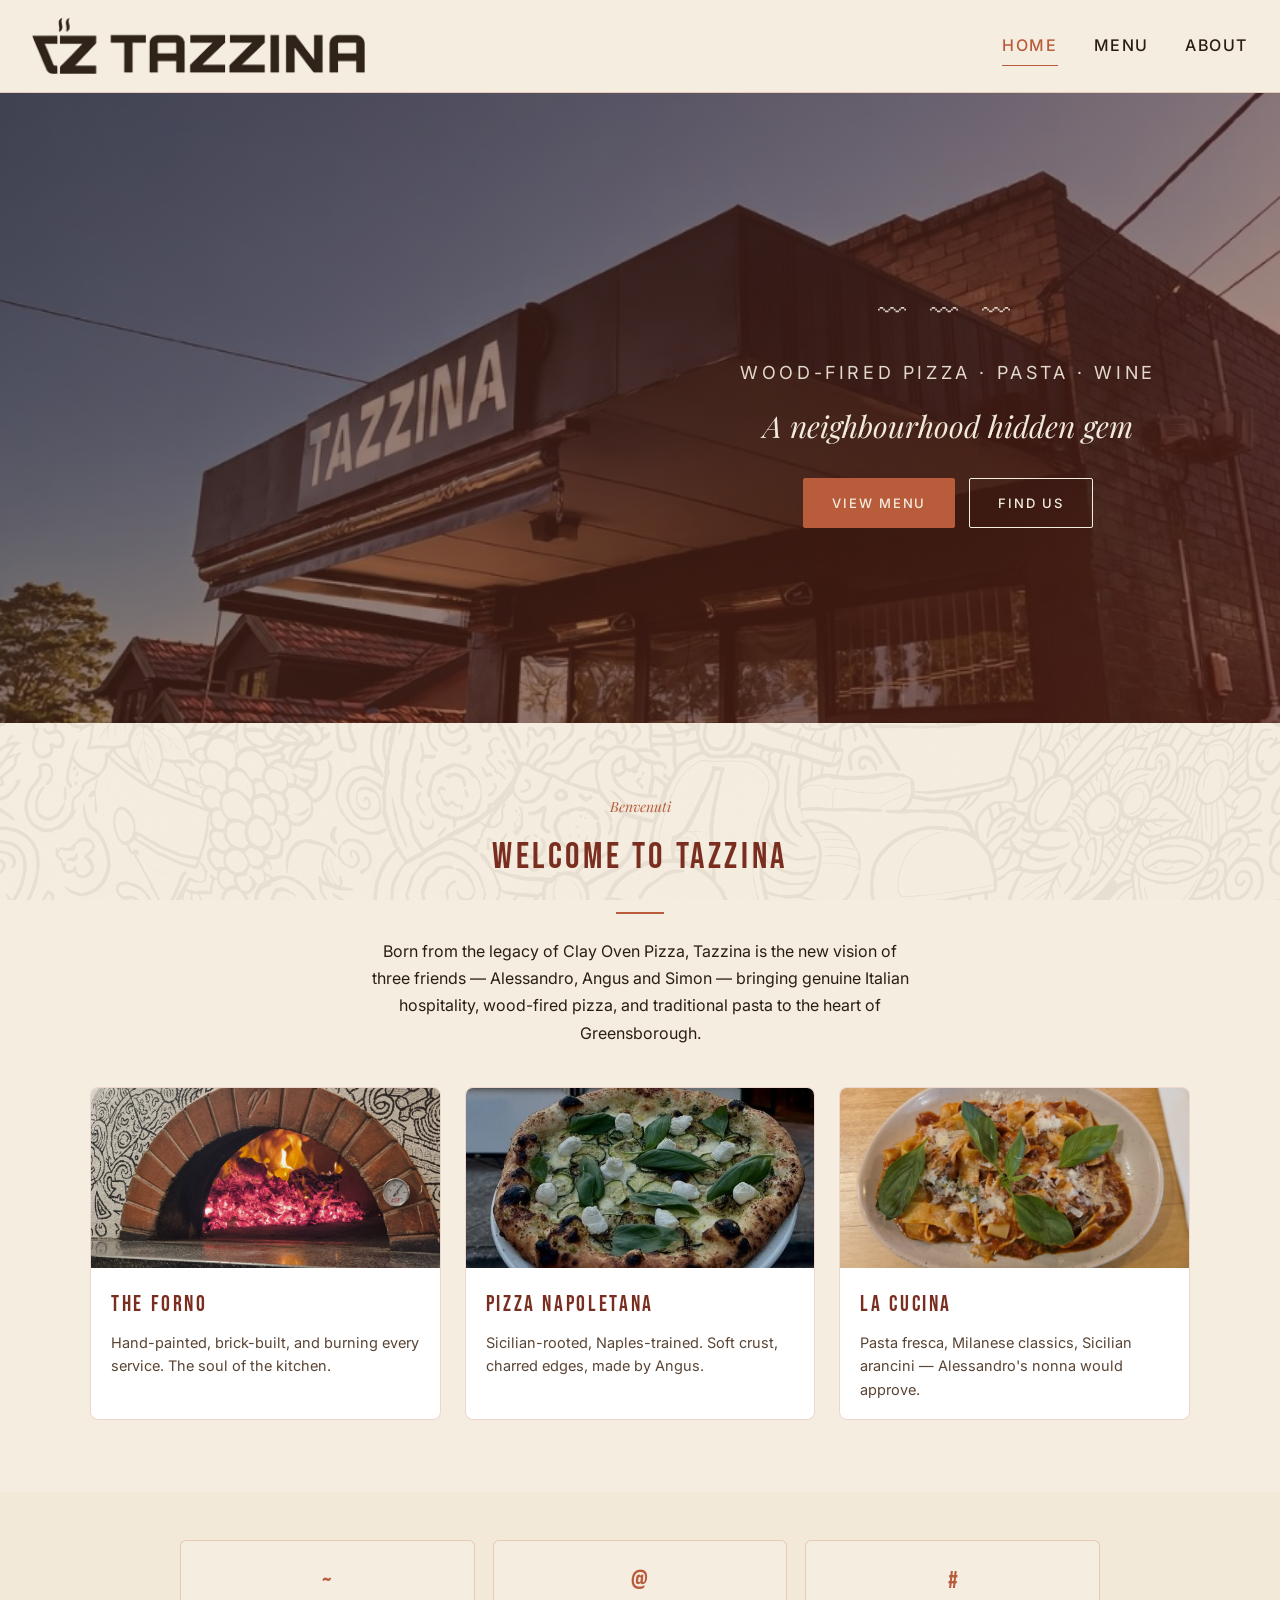
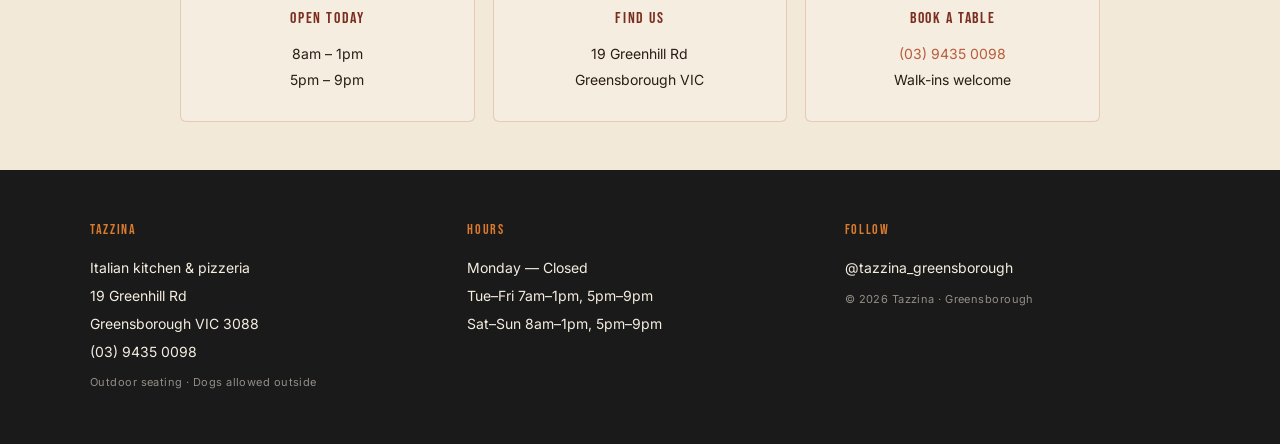
==== index.html @ 06c4753d "Initial commit — Tazzina static site Three-page site (home, menu, about) with full menu, responsive " ====
<!DOCTYPE html>
<html lang="en">
<head>
  <meta charset="UTF-8">
  <meta name="viewport" content="width=device-width, initial-scale=1.0">
  <title>Tazzina &middot; Italian kitchen &amp; pizzeria &middot; Greensborough</title>
  <meta name="description" content="Wood-fired pizza, traditional pasta, and Italian hospitality in Greensborough. Open Tuesday to Sunday for breakfast, lunch and dinner.">
  <meta property="og:title" content="Tazzina &middot; Italian kitchen &amp; pizzeria">
  <meta property="og:description" content="A neighbourhood hidden gem in Greensborough.">
  <meta property="og:image" content="images/storefront.jpg">
  <meta property="og:type" content="website">
  <link rel="icon" type="image/png" href="images/logo.png">
  <link rel="preconnect" href="https://fonts.googleapis.com">
  <link rel="preconnect" href="https://fonts.gstatic.com" crossorigin>
  <link href="https://fonts.googleapis.com/css2?family=Bebas+Neue&family=Inter:wght@400;500;600&family=Playfair+Display:ital,wght@0,400;1,400;1,500&display=swap" rel="stylesheet">
  <link rel="stylesheet" href="style.css">
</head>
<body class="home">

  <header class="site-header">
    <a href="index.html" class="logo-wrap" aria-label="Tazzina home">
      <img src="images/logo.png" alt="Tazzina" class="logo-img">
    </a>
    <button class="nav-toggle" aria-label="Toggle navigation" aria-expanded="false" aria-controls="site-nav">
      <span></span>
    </button>
    <nav class="site-nav" id="site-nav">
      <a href="index.html" class="active">Home</a>
      <a href="menu.html">Menu</a>
      <a href="about.html">About</a>
    </nav>
  </header>

  <main>

    <!-- Hero -->
    <section class="hero" aria-label="Tazzina hero">
      <h1 class="sr-only">Tazzina</h1>
      <div class="hero-inner">
        <span class="steam" aria-hidden="true">〰 〰 〰</span>
        <p class="hero-sub">Wood-fired pizza &middot; Pasta &middot; Wine</p>
        <p class="hero-tagline">A neighbourhood hidden gem</p>
        <div class="hero-buttons">
          <a href="menu.html" class="btn btn-filled">View menu</a>
          <a href="#visit" class="btn btn-outline">Find us</a>
        </div>
      </div>
    </section>

    <!-- Welcome -->
    <section class="welcome">
      <p class="eyebrow">Benvenuti</p>
      <h2 class="section-heading">Welcome to Tazzina</h2>
      <hr class="divider">
      <p class="section-intro">
        Born from the legacy of Clay Oven Pizza, Tazzina is the new vision of three friends &mdash; Alessandro, Angus and Simon &mdash; bringing genuine Italian hospitality, wood-fired pizza, and traditional pasta to the heart of Greensborough.
      </p>

      <div class="feature-grid">
        <article class="feature-card">
          <img src="images/oven.jpg" alt="Wood-fired oven with flames inside">
          <div class="body">
            <h3>The Forno</h3>
            <p>Hand-painted, brick-built, and burning every service. The soul of the kitchen.</p>
          </div>
        </article>
        <article class="feature-card">
          <img src="images/pizza.jpg" alt="Zucchini and basil wood-fired pizza">
          <div class="body">
            <h3>Pizza Napoletana</h3>
            <p>Sicilian-rooted, Naples-trained. Soft crust, charred edges, made by Angus.</p>
          </div>
        </article>
        <article class="feature-card">
          <img src="images/pasta.jpg" alt="Pappardelle with beef rag&ugrave; topped with parmesan and basil">
          <div class="body">
            <h3>La cucina</h3>
            <p>Pasta fresca, Milanese classics, Sicilian arancini &mdash; Alessandro's nonna would approve.</p>
          </div>
        </article>
      </div>
    </section>

    <!-- Quick info -->
    <section class="quick-info" id="visit">
      <div class="info-grid">
        <div class="info-card" data-open-today>
          <span class="info-icon" aria-hidden="true">~</span>
          <h4>Open today</h4>
          <p>7am &ndash; 1pm</p>
          <p>5pm &ndash; 9pm</p>
        </div>
        <div class="info-card">
          <span class="info-icon" aria-hidden="true">@</span>
          <h4>Find us</h4>
          <p>19 Greenhill Rd</p>
          <p>Greensborough VIC</p>
        </div>
        <div class="info-card">
          <span class="info-icon" aria-hidden="true">#</span>
          <h4>Book a table</h4>
          <p><a href="tel:+61394350098">(03) 9435 0098</a></p>
          <p>Walk-ins welcome</p>
        </div>
      </div>
    </section>

  </main>

  <footer class="site-footer">
    <div class="footer-grid">
      <div>
        <h5>Tazzina</h5>
        <p>Italian kitchen &amp; pizzeria</p>
        <p>19 Greenhill Rd</p>
        <p>Greensborough VIC 3088</p>
        <p><a href="tel:+61394350098">(03) 9435 0098</a></p>
        <p class="small">Outdoor seating &middot; Dogs allowed outside</p>
      </div>
      <div>
        <h5>Hours</h5>
        <p>Monday &mdash; Closed</p>
        <p>Tue&ndash;Fri 7am&ndash;1pm, 5pm&ndash;9pm</p>
        <p>Sat&ndash;Sun 8am&ndash;1pm, 5pm&ndash;9pm</p>
      </div>
      <div>
        <h5>Follow</h5>
        <p><a href="https://instagram.com/tazzina_greensborough">@tazzina_greensborough</a></p>
        <p class="small">&copy; 2026 Tazzina &middot; Greensborough</p>
      </div>
    </div>
  </footer>

  <script src="script.js"></script>
</body>
</html>
---- style.css ----
/* =========================================================
   Tazzina · style.css
   Design system, layout, and components for the full site.
   ========================================================= */

/* ---------- Tokens ---------- */
:root {
  --cream: #F5EDE0;
  --cream-warm: #EFE5D3;
  --brick: #B85C3C;
  --brick-deep: #7A2E1F;
  --ember: #D97A2C;
  --charcoal: #1A1A1A;
  --ink: #2A1E14;
  --muted: #5a4434;
  --line: rgba(184, 92, 60, 0.25);

  --font-display: 'Bebas Neue', 'Oswald', sans-serif;
  --font-body: 'Inter', -apple-system, BlinkMacSystemFont, sans-serif;
  --font-italic: 'Playfair Display', Georgia, serif;

  --container: 1100px;
}

/* ---------- Reset ---------- */
*, *::before, *::after { box-sizing: border-box; }
html { -webkit-text-size-adjust: 100%; }
body {
  margin: 0;
  font-family: var(--font-body);
  font-size: 16px;
  line-height: 1.7;
  color: var(--ink);
  background: var(--cream);
  -webkit-font-smoothing: antialiased;
  -moz-osx-font-smoothing: grayscale;
}
img { max-width: 100%; display: block; }
a { color: var(--brick); text-decoration: none; }
a:hover { color: var(--brick-deep); }
h1, h2, h3, h4, h5 { margin: 0; font-family: var(--font-display); font-weight: 400; color: var(--ink); }
p { margin: 0 0 1em; }

/* ---------- Container helper ---------- */
.container {
  max-width: var(--container);
  margin: 0 auto;
}

/* ---------- Visually-hidden (a11y) ---------- */
.sr-only {
  position: absolute;
  width: 1px;
  height: 1px;
  padding: 0;
  margin: -1px;
  overflow: hidden;
  clip: rect(0, 0, 0, 0);
  white-space: nowrap;
  border: 0;
}

/* ---------- Header / Nav ---------- */
.site-header {
  display: flex;
  align-items: center;
  justify-content: space-between;
  padding: 18px 32px;
  background: var(--cream);
  border-bottom: 1px solid var(--line);
  position: relative;
  z-index: 50;
}
.logo-wrap { display: inline-flex; align-items: center; }
.logo-img {
  height: 56px;
  width: auto;
  background: transparent;
}

.site-nav {
  display: flex;
  gap: 36px;
  align-items: center;
}
.site-nav a {
  font-family: var(--font-body);
  font-size: 16px;
  font-weight: 500;
  color: var(--ink);
  text-transform: uppercase;
  letter-spacing: 0.1em;
  padding: 6px 0;
  border-bottom: 1.5px solid transparent;
  transition: color 0.15s ease, border-color 0.15s ease;
}
.site-nav a:hover { color: var(--brick); }
.site-nav a.active {
  color: var(--brick);
  border-bottom-color: var(--brick);
}

/* hamburger */
.nav-toggle {
  display: none;
  background: none;
  border: 0;
  padding: 8px;
  cursor: pointer;
  width: 40px;
  height: 40px;
  align-items: center;
  justify-content: center;
}
.nav-toggle span,
.nav-toggle span::before,
.nav-toggle span::after {
  display: block;
  width: 22px;
  height: 2px;
  background: var(--ink);
  position: relative;
  transition: transform 0.2s ease, opacity 0.2s ease;
}
.nav-toggle span::before,
.nav-toggle span::after {
  content: '';
  position: absolute;
  left: 0;
}
.nav-toggle span::before { top: -7px; }
.nav-toggle span::after  { top:  7px; }
.nav-toggle.open span { background: transparent; }
.nav-toggle.open span::before { transform: translateY(7px) rotate(45deg); }
.nav-toggle.open span::after  { transform: translateY(-7px) rotate(-45deg); }

/* ---------- Buttons ---------- */
.btn {
  display: inline-block;
  font-family: var(--font-body);
  font-size: 13px;
  font-weight: 500;
  text-transform: uppercase;
  letter-spacing: 0.15em;
  padding: 13px 28px;
  border: 1.5px solid var(--brick);
  border-radius: 2px;
  cursor: pointer;
  transition: background 0.18s ease, color 0.18s ease, border-color 0.18s ease;
  white-space: nowrap;
}
.btn-filled {
  background: var(--brick);
  color: var(--cream);
}
.btn-filled:hover {
  background: var(--brick-deep);
  border-color: var(--brick-deep);
  color: var(--cream);
}
.btn-outline {
  background: transparent;
  color: var(--cream);
  border-color: var(--cream);
}
.btn-outline:hover {
  background: var(--cream);
  color: var(--brick-deep);
}
.btn-outline-brick {
  background: transparent;
  color: var(--brick);
  border-color: var(--brick);
}
.btn-outline-brick:hover {
  background: var(--brick);
  color: var(--cream);
}

/* ---------- Reusable bits ---------- */
.eyebrow {
  font-family: var(--font-italic);
  font-style: italic;
  font-size: 14px;
  color: var(--brick);
  text-align: center;
  margin: 0 0 8px;
}
.divider {
  width: 48px;
  height: 2px;
  background: var(--brick);
  border: 0;
  margin: 24px auto;
}
.section-heading {
  font-size: clamp(28px, 5vw, 36px);
  letter-spacing: 0.1em;
  text-transform: uppercase;
  text-align: center;
  color: var(--brick-deep);
  margin: 0;
}

/* mural texture wrapper */
.section-with-mural {
  position: relative;
  isolation: isolate;
  overflow: hidden;
}
.section-with-mural::before {
  content: '';
  position: absolute;
  inset: 0;
  background-image: url('images/mural.jpg');
  background-size: cover;
  background-position: center;
  opacity: 0.06;
  z-index: -1;
  pointer-events: none;
}

/* page-wide mural texture (Home, Menu) */
body.home,
body.menu {
  position: relative;
  isolation: isolate;
}
body.home::before,
body.menu::before {
  content: '';
  position: fixed;
  inset: 0;
  background-image: url('images/mural.jpg');
  background-size: cover;
  background-position: center;
  opacity: 0.06;
  z-index: -1;
  pointer-events: none;
}

/* ---------- Hero (Home) ---------- */
.hero {
  position: relative;
  min-height: 480px;
  height: 70vh;
  display: grid;
  grid-template-columns: 1fr 1fr;
  align-items: center;
  color: var(--cream);
  padding: 32px 24px;
  overflow: hidden;
  isolation: isolate;
}
.hero::before {
  content: '';
  position: absolute;
  inset: 0;
  background: url('images/storefront.jpg') center/cover no-repeat;
  z-index: -2;
}
.hero::after {
  content: '';
  position: absolute;
  inset: 0;
  background: linear-gradient(135deg, rgba(58,36,24,0.65), rgba(122,46,31,0.55));
  z-index: -1;
}
.hero-inner {
  grid-column: 2;
  max-width: 480px;
  margin: 0 auto;
  text-align: center;
}
.steam {
  display: block;
  font-size: 28px;
  letter-spacing: 0.3em;
  opacity: 0.85;
  margin-bottom: 22px;
  color: var(--cream);
}
.hero h1 {
  font-size: clamp(40px, 8vw, 64px);
  letter-spacing: 0.18em;
  text-transform: uppercase;
  color: var(--cream);
  margin: 0 0 14px;
}
.hero-sub {
  font-size: clamp(15px, 1.5vw, 18px);
  letter-spacing: 0.2em;
  text-transform: uppercase;
  opacity: 0.9;
  margin: 0 0 18px;
}
.hero-tagline {
  font-family: var(--font-italic);
  font-style: italic;
  font-size: clamp(22px, 3vw, 30px);
  line-height: 1.3;
  margin: 0 0 32px;
  opacity: 0.98;
}
.hero-buttons {
  display: flex;
  gap: 14px;
  justify-content: center;
  flex-wrap: wrap;
}

/* ---------- Sections ---------- */
section { padding: 64px 24px; }
.section-narrow {
  max-width: 760px;
  margin: 0 auto;
  text-align: center;
}
.section-intro {
  max-width: 540px;
  margin: 0 auto 40px;
  text-align: center;
  color: var(--ink);
}

/* welcome-section overrides */
.welcome { padding: 72px 24px; }

/* ---------- Feature grid (Home) ---------- */
.feature-grid {
  display: grid;
  grid-template-columns: repeat(3, 1fr);
  gap: 24px;
  max-width: var(--container);
  margin: 0 auto;
}
.feature-card {
  background: #fff;
  border: 0.5px solid var(--line);
  border-radius: 8px;
  overflow: hidden;
  display: flex;
  flex-direction: column;
}
.feature-card img {
  width: 100%;
  height: 180px;
  object-fit: cover;
}
.feature-card .body {
  padding: 18px 20px;
}
.feature-card h3 {
  font-size: 22px;
  letter-spacing: 0.12em;
  text-transform: uppercase;
  color: var(--brick-deep);
  margin: 0 0 8px;
}
.feature-card p {
  font-size: 14.5px;
  color: var(--muted);
  margin: 0;
  line-height: 1.6;
}

/* ---------- Quick info (Home) ---------- */
.quick-info {
  background: rgba(239, 229, 211, 0.55);
  padding: 48px 24px;
}
.info-grid {
  display: grid;
  grid-template-columns: repeat(3, 1fr);
  gap: 18px;
  max-width: 920px;
  margin: 0 auto;
}
.info-card {
  background: var(--cream);
  border: 1px solid var(--line);
  border-radius: 6px;
  padding: 28px 20px;
  text-align: center;
}
.info-icon {
  font-family: var(--font-display);
  font-size: 24px;
  color: var(--brick);
  display: block;
  margin-bottom: 12px;
  line-height: 1;
}
.info-card h4 {
  font-size: 16px;
  letter-spacing: 0.1em;
  text-transform: uppercase;
  color: var(--brick-deep);
  margin: 0 0 10px;
}
.info-card p {
  font-size: 14px;
  margin: 2px 0;
  color: var(--ink);
}

/* ---------- Footer ---------- */
.site-footer {
  background: var(--charcoal);
  color: var(--cream);
  padding: 48px 32px;
}
.footer-grid {
  max-width: var(--container);
  margin: 0 auto;
  display: grid;
  grid-template-columns: repeat(3, 1fr);
  gap: 32px;
}
.site-footer h5 {
  font-size: 14px;
  letter-spacing: 0.12em;
  text-transform: uppercase;
  color: var(--ember);
  margin: 0 0 14px;
}
.site-footer p {
  margin: 4px 0;
  font-size: 14px;
  color: var(--cream);
}
.site-footer a { color: var(--cream); }
.site-footer a:hover { color: var(--cream); text-decoration: underline; }
.site-footer .small {
  font-size: 11px;
  color: rgba(245, 237, 224, 0.55);
  margin-top: 10px;
  letter-spacing: 0.04em;
}

/* ---------- Menu page ---------- */
.menu-header {
  padding: 48px 24px 24px;
  text-align: center;
}
.menu-tabs {
  background: var(--cream-warm);
  padding: 14px;
  border-radius: 8px;
  border: 0.5px solid var(--line);
  max-width: 920px;
  margin: 0 auto 32px;
  display: flex;
  flex-wrap: wrap;
  gap: 6px;
  justify-content: center;
}
.menu-tab {
  font-family: var(--font-body);
  font-size: 11px;
  font-weight: 500;
  text-transform: uppercase;
  letter-spacing: 0.1em;
  padding: 7px 13px;
  border-radius: 4px;
  color: var(--muted);
  background: transparent;
  border: 0;
  cursor: pointer;
  transition: background 0.15s ease, color 0.15s ease;
}
.menu-tab:hover { color: var(--brick-deep); }
.menu-tab.on {
  background: var(--brick);
  color: var(--cream);
}

.menu-body {
  max-width: 760px;
  margin: 0 auto;
  padding: 0 24px 64px;
}

.menu-section { margin-bottom: 48px; }
.menu-section h3 {
  font-size: 24px;
  letter-spacing: 0.12em;
  text-transform: uppercase;
  color: var(--brick-deep);
  text-align: center;
  margin: 0;
}
.menu-section .divider-sm {
  width: 36px;
  height: 2px;
  background: var(--brick);
  border: 0;
  margin: 14px auto 24px;
}

.menu-item {
  display: flex;
  align-items: baseline;
  justify-content: space-between;
  gap: 14px;
  padding: 11px 0;
  border-bottom: 1px dotted rgba(184, 92, 60, 0.3);
}
.menu-item:last-child { border-bottom: 0; }
.menu-item .name {
  font-size: 15px;
  font-weight: 500;
  color: var(--ink);
}
.menu-item .price {
  font-family: var(--font-display);
  font-size: 16px;
  letter-spacing: 0.05em;
  color: var(--brick);
  white-space: nowrap;
}

/* Wine specific */
.wine-head {
  display: grid;
  grid-template-columns: 1fr auto auto;
  gap: 16px;
  font-size: 10px;
  text-transform: uppercase;
  letter-spacing: 0.15em;
  color: var(--brick);
  padding-bottom: 8px;
  border-bottom: 1px solid rgba(184, 92, 60, 0.4);
  margin-bottom: 8px;
}
.wine-head span:nth-child(2),
.wine-head span:nth-child(3) {
  text-align: right;
  min-width: 56px;
}
.wine-row {
  display: grid;
  grid-template-columns: 1fr auto auto;
  gap: 16px;
  align-items: baseline;
  padding: 10px 0;
  border-bottom: 1px dotted rgba(184, 92, 60, 0.3);
}
.wine-row:last-child { border-bottom: 0; }
.wine-row .name {
  font-size: 15px;
  font-weight: 500;
  color: var(--ink);
}
.wine-row .price {
  font-family: var(--font-display);
  font-size: 16px;
  letter-spacing: 0.05em;
  color: var(--brick);
  text-align: right;
  min-width: 56px;
}
.wine-row .price.empty { color: var(--muted); }

/* ---------- About page ---------- */
.about-hero {
  position: relative;
  min-height: 320px;
  display: flex;
  align-items: center;
  justify-content: center;
  text-align: center;
  color: var(--cream);
  padding: 32px 24px;
  isolation: isolate;
  overflow: hidden;
}
.about-hero::before {
  content: '';
  position: absolute;
  inset: 0;
  background: url('images/mural.jpg') center/cover no-repeat;
  opacity: 0.18;
  z-index: -2;
}
.about-hero::after {
  content: '';
  position: absolute;
  inset: 0;
  background: linear-gradient(135deg, rgba(122,46,31,0.85), rgba(184,92,60,0.85));
  z-index: -1;
}
.about-hero h1 {
  font-size: clamp(40px, 8vw, 64px);
  letter-spacing: 0.18em;
  color: var(--cream);
  margin: 0 0 12px;
}
.about-hero .subline {
  font-family: var(--font-italic);
  font-style: italic;
  font-size: 17px;
  margin: 0;
  opacity: 0.95;
}

.story {
  padding: 72px 24px;
}
.story p {
  max-width: 580px;
  margin: 0 auto 18px;
  text-align: center;
  font-size: 15px;
  line-height: 1.85;
}

.founders {
  display: grid;
  grid-template-columns: repeat(3, 1fr);
  gap: 16px;
  max-width: 920px;
  margin: 24px auto 0;
}
.founder-card {
  background: #fff;
  border: 0.5px solid var(--line);
  border-radius: 8px;
  padding: 22px 20px;
  text-align: center;
}
.founder-card h4 {
  font-size: 18px;
  letter-spacing: 0.12em;
  text-transform: uppercase;
  color: var(--brick-deep);
  margin: 0 0 6px;
}
.founder-card .role {
  font-family: var(--font-italic);
  font-style: italic;
  font-size: 12px;
  color: var(--brick);
  margin: 0 0 10px;
}
.founder-card .bio {
  font-size: 12px;
  color: var(--muted);
  line-height: 1.65;
  margin: 0;
}

.visit-panel {
  background: var(--cream-warm);
  border: 1px solid var(--line);
  border-radius: 8px;
  padding: 28px;
  max-width: 720px;
  margin: 40px auto 0;
}
.visit-grid {
  display: grid;
  grid-template-columns: 1fr 1fr;
  gap: 32px;
}
.visit-grid h5 {
  font-size: 14px;
  letter-spacing: 0.12em;
  text-transform: uppercase;
  color: var(--brick);
  margin: 0 0 12px;
}
.visit-grid p {
  margin: 4px 0;
  font-size: 14px;
  color: var(--ink);
  line-height: 1.6;
}
.visit-grid .small {
  font-size: 11px;
  color: var(--muted);
  margin-top: 10px;
}
.hours-row {
  display: flex;
  justify-content: space-between;
  font-size: 14px;
  padding: 3px 0;
}
.hours-row.closed { color: #888; }

/* ---------- Mobile ---------- */
@media (max-width: 768px) {
  .site-header { padding: 14px 18px; }
  .logo-img { height: 44px; }

  .nav-toggle {
    display: inline-flex;
  }
  .site-nav {
    display: none;
    position: absolute;
    top: 100%;
    left: 0;
    right: 0;
    flex-direction: column;
    align-items: stretch;
    gap: 0;
    background: var(--cream);
    border-bottom: 1px solid var(--line);
    padding: 8px 0;
    box-shadow: 0 6px 12px rgba(0,0,0,0.06);
  }
  .site-nav.open { display: flex; }
  .site-nav a {
    padding: 14px 22px;
    border-bottom: 1px solid var(--line);
  }
  .site-nav a:last-child { border-bottom: 0; }
  .site-nav a.active {
    border-bottom-color: var(--line);
    background: var(--cream-warm);
  }

  section { padding: 48px 16px; }
  .welcome, .story { padding: 48px 16px; }

  .hero {
    height: auto;
    min-height: 420px;
    padding: 60px 20px;
    grid-template-columns: 1fr;
  }
  .hero-inner { grid-column: 1; }

  .hero-buttons { flex-direction: column; align-items: center; gap: 8px; }
  .hero-buttons .btn { width: 100%; max-width: 280px; }

  .feature-grid,
  .info-grid,
  .footer-grid,
  .founders,
  .visit-grid {
    grid-template-columns: 1fr;
  }

  .site-footer { padding: 36px 20px; }
}
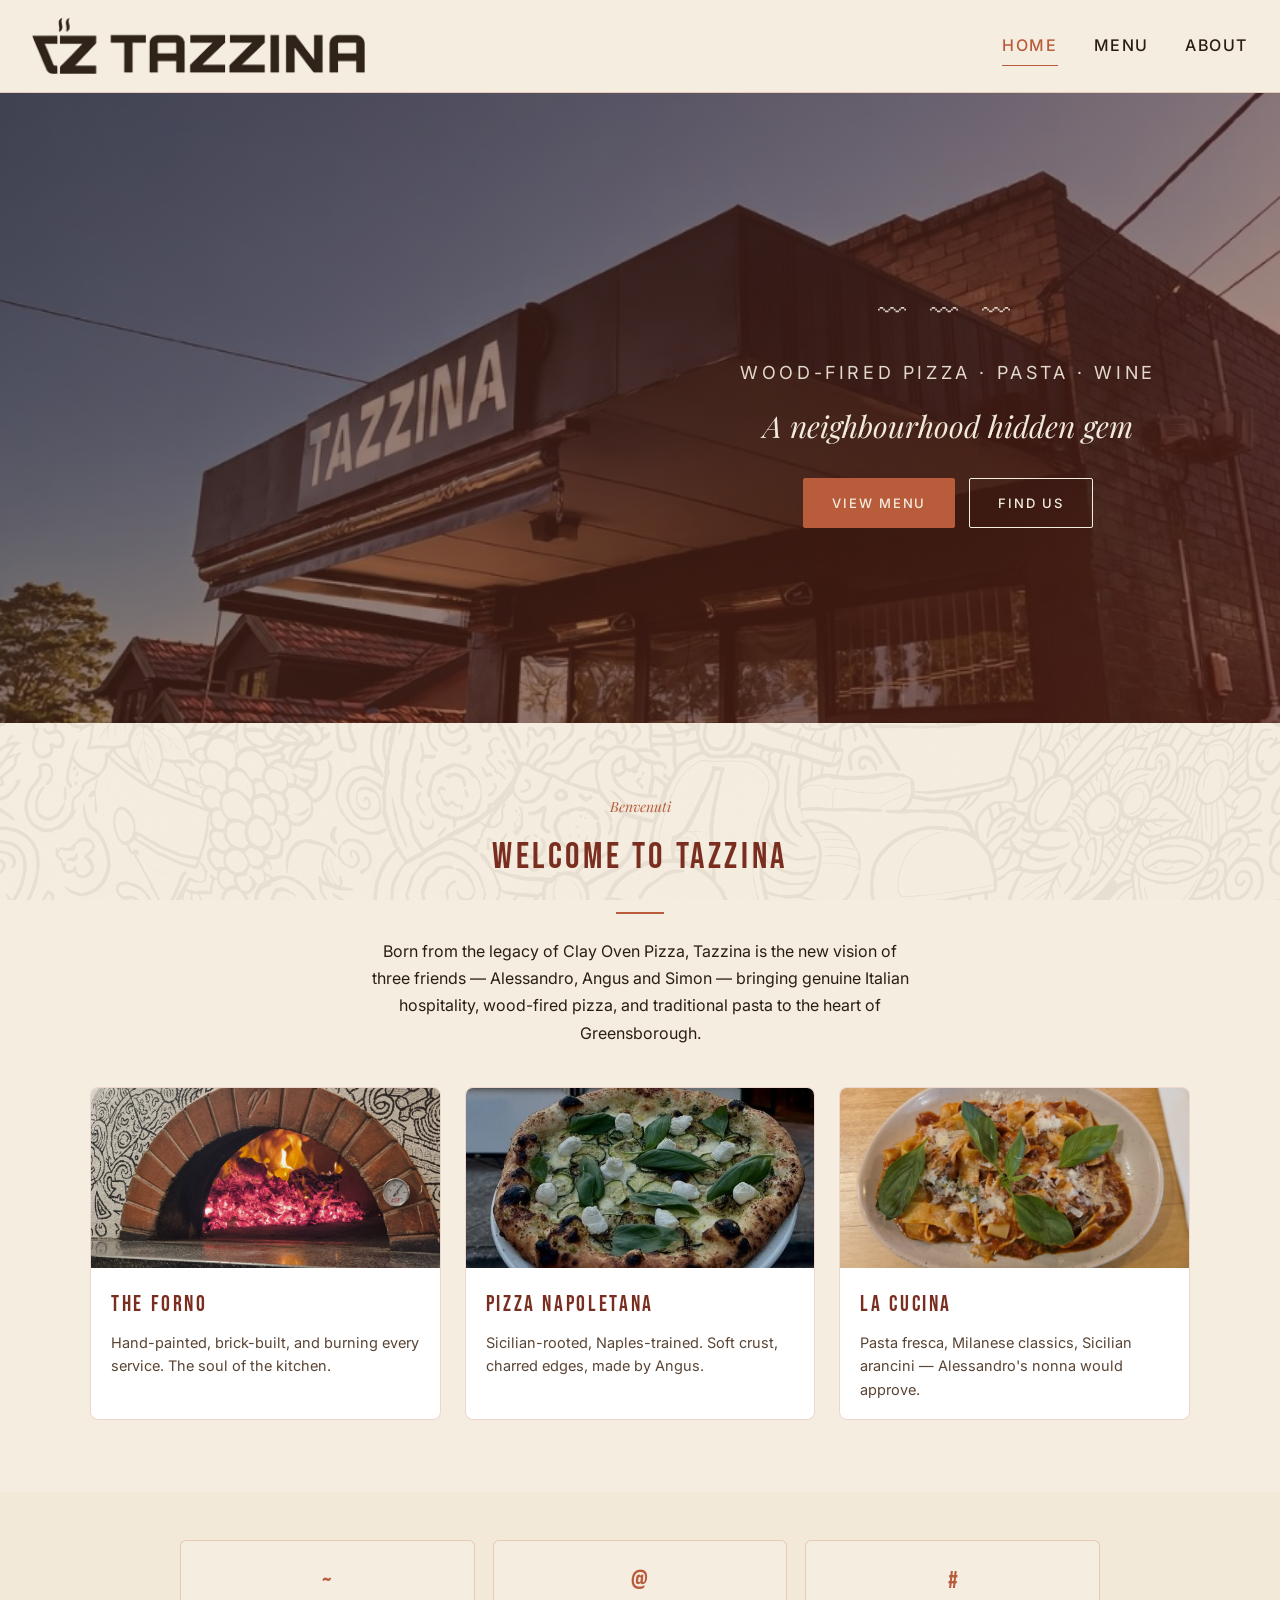
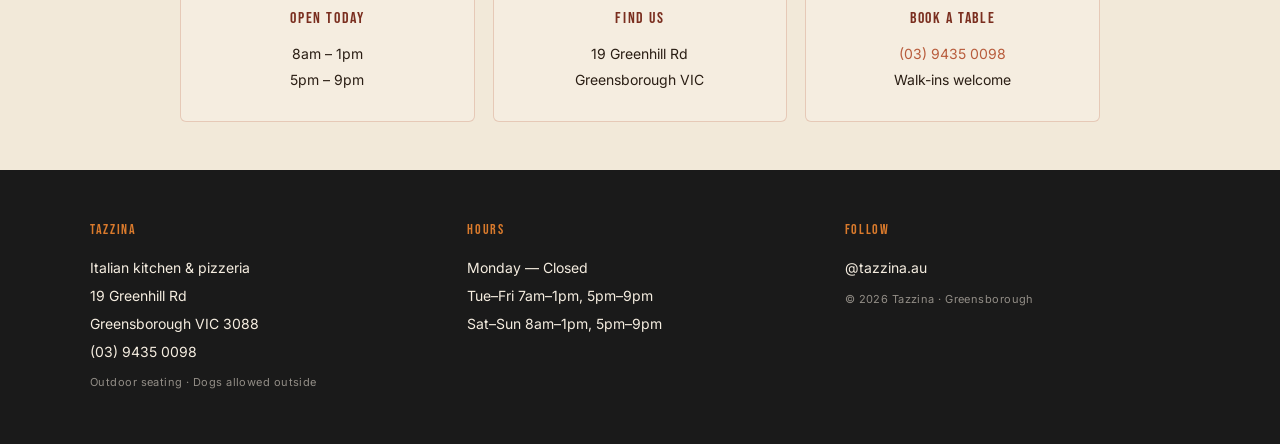
==== commit 0d548916: "Update Instagram handle to @tazzina.au across all pages" ====
--- a/index.html
+++ b/index.html
@@ -125,7 +125,7 @@
       </div>
       <div>
         <h5>Follow</h5>
-        <p><a href="https://instagram.com/tazzina_greensborough">@tazzina_greensborough</a></p>
+        <p><a href="https://instagram.com/tazzina.au">@tazzina.au</a></p>
         <p class="small">&copy; 2026 Tazzina &middot; Greensborough</p>
       </div>
     </div>
